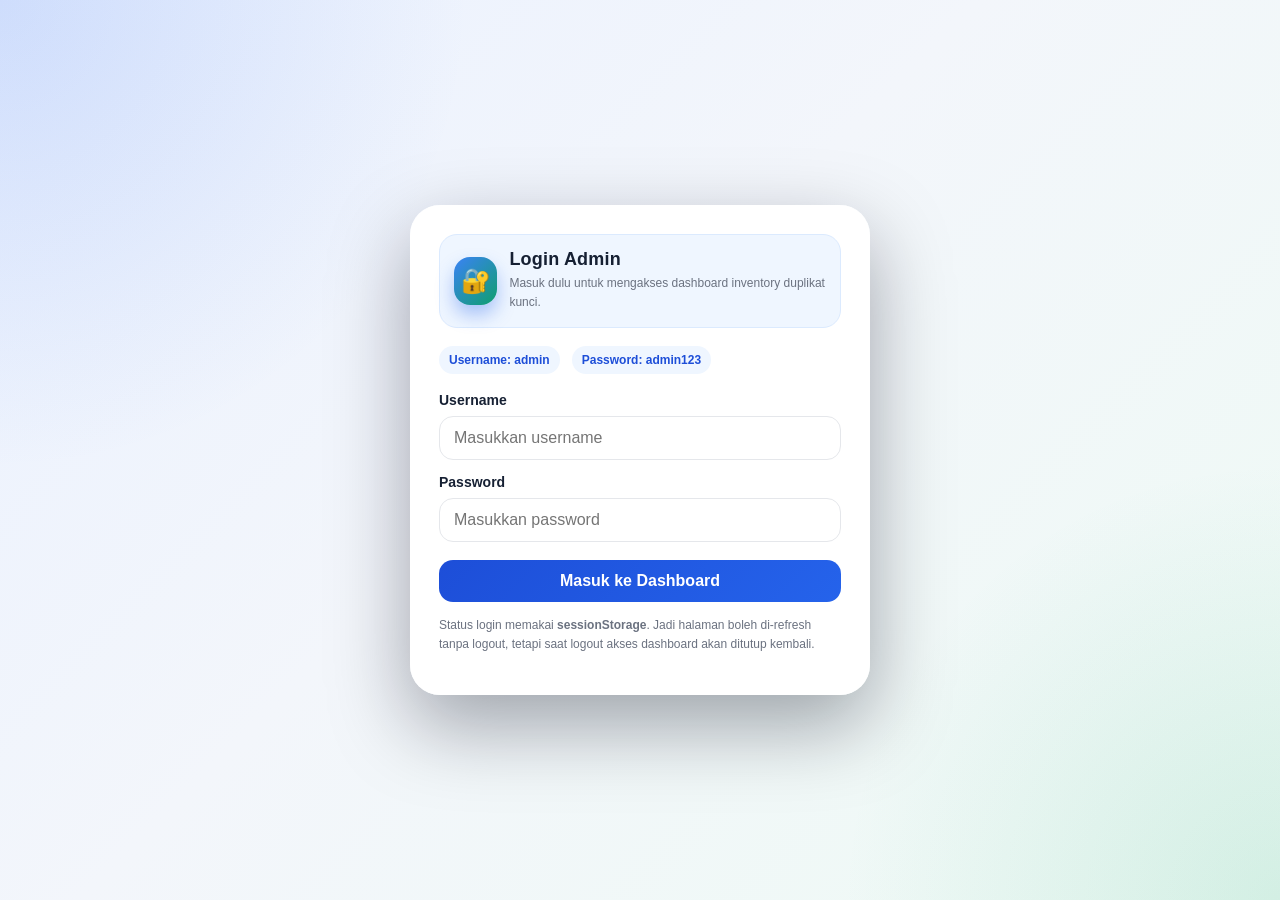
==== login.html @ 9f5f4c31 "Duplicate Key" ====
<!DOCTYPE html>
<html lang="id">
<head>
  <meta charset="UTF-8" />
  <meta name="viewport" content="width=device-width, initial-scale=1.0" />
  <title>Login Admin • KeyDup Inventory Pro</title>
  <link rel="stylesheet" href="styles.css" />
</head>
<body class="login-page">
  <main class="login-page-wrap">
    <div class="login-card">
      <div class="brand login-brand">
        <div class="brand-mark">🔐</div>
        <div>
          <h1>Login Admin</h1>
          <p>Masuk dulu untuk mengakses dashboard inventory duplikat kunci.</p>
        </div>
      </div>

      <div class="login-meta">
        <span class="pill">Username: admin</span>
        <span class="pill">Password: admin123</span>
      </div>

      <form id="loginForm">
        <div class="field">
          <label for="loginUsername">Username</label>
          <input class="input" id="loginUsername" autocomplete="username" placeholder="Masukkan username" required />
        </div>
        <div class="field" style="margin-top:14px">
          <label for="loginPassword">Password</label>
          <input class="input" id="loginPassword" type="password" autocomplete="current-password" placeholder="Masukkan password" required />
        </div>
        <button class="btn primary full" type="submit" style="margin-top:18px">Masuk ke Dashboard</button>
      </form>

      <p class="small login-note">
        Status login memakai <strong>sessionStorage</strong>. Jadi halaman boleh di-refresh tanpa logout, tetapi saat logout akses dashboard akan ditutup kembali.
      </p>
    </div>
  </main>

  <div class="toast-wrap" id="toastWrap"></div>
  <script src="auth.js"></script>
</body>
</html>
---- styles.css ----
:root{
      --bg:#f3f6fb;
      --surface:#ffffff;
      --surface-2:#f8fafc;
      --surface-3:#eef2ff;
      --text:#162033;
      --muted:#6b7280;
      --line:#e5e7eb;
      --primary:#1d4ed8;
      --primary-2:#2563eb;
      --primary-soft:#dbeafe;
      --success:#0f9f6e;
      --success-soft:#dcfce7;
      --danger:#dc2626;
      --danger-soft:#fee2e2;
      --warning:#d97706;
      --warning-soft:#ffedd5;
      --shadow:0 12px 30px rgba(15,23,42,.08);
      --radius:20px;
      --radius-sm:14px;
      --sidebar:280px;
    }
    *{box-sizing:border-box}
    html,body{height:100%}
    body{
      margin:0;
      font-family:Inter,Segoe UI,Roboto,Helvetica,Arial,sans-serif;
      color:var(--text);
      background:
        radial-gradient(circle at top left, rgba(37,99,235,.09), transparent 28%),
        radial-gradient(circle at bottom right, rgba(15,159,110,.08), transparent 26%),
        var(--bg);
    }
    button,input,select,textarea{font:inherit}
    a{text-decoration:none;color:inherit}
    .hidden{display:none !important}
    .app-shell{
      min-height:100vh;
      display:grid;
      grid-template-columns:var(--sidebar) 1fr;
    }
    .sidebar{
      position:sticky;
      top:0;
      height:100vh;
      padding:20px 16px;
      background:linear-gradient(180deg,#0f172a 0%, #14213d 100%);
      color:#fff;
      z-index:30;
      display:flex;
      flex-direction:column;
      gap:18px;
      box-shadow:20px 0 50px rgba(2,6,23,.15);
    }
    .brand{
      display:flex;
      align-items:center;
      gap:12px;
      padding:14px;
      border-radius:18px;
      background:rgba(255,255,255,.08);
      border:1px solid rgba(255,255,255,.08);
    }
    .brand-mark{
      width:48px;height:48px;border-radius:16px;
      display:grid;place-items:center;
      background:linear-gradient(135deg,#3b82f6,#0f9f6e);
      font-size:24px;
      box-shadow:0 10px 18px rgba(37,99,235,.35);
    }
    .brand h1{font-size:18px;margin:0;font-weight:800;letter-spacing:.2px}
    .brand p{margin:4px 0 0;color:rgba(255,255,255,.72);font-size:12px}
    .nav{
      display:flex;flex-direction:column;gap:8px;
      padding:6px 0;
    }
    .nav-btn{
      width:100%;
      border:none;
      background:transparent;
      color:rgba(255,255,255,.84);
      padding:14px 16px;
      border-radius:16px;
      display:flex;
      align-items:center;
      gap:12px;
      font-weight:700;
      text-align:left;
      cursor:pointer;
      transition:.2s ease;
    }
    .nav-btn:hover{background:rgba(255,255,255,.09);color:#fff}
    .nav-btn.active{
      background:linear-gradient(135deg, rgba(59,130,246,.28), rgba(15,159,110,.22));
      color:#fff;
      box-shadow:inset 0 0 0 1px rgba(255,255,255,.08);
    }
    .nav-icon{
      width:34px;height:34px;display:grid;place-items:center;
      border-radius:12px;background:rgba(255,255,255,.08);flex:none;font-size:16px
    }
    .sidebar-footer{
      margin-top:auto;
      padding:14px;
      border-radius:18px;
      background:rgba(255,255,255,.08);
      border:1px solid rgba(255,255,255,.08);
      font-size:13px;
      color:rgba(255,255,255,.74);
      line-height:1.55;
    }
    .main{
      min-width:0;
      display:flex;
      flex-direction:column;
    }
    .topbar{
      position:sticky;
      top:0;
      z-index:20;
      display:flex;
      align-items:center;
      justify-content:space-between;
      gap:14px;
      padding:16px 24px;
      background:rgba(243,246,251,.8);
      backdrop-filter:blur(14px);
      border-bottom:1px solid rgba(229,231,235,.75);
    }
    .topbar-left{display:flex;align-items:center;gap:14px;min-width:0}
    .topbar-right{display:flex;align-items:center;gap:10px;flex-wrap:wrap;justify-content:flex-end}
    .menu-btn{
      width:44px;height:44px;border:none;border-radius:14px;background:var(--surface);
      box-shadow:var(--shadow);cursor:pointer;display:none;font-size:18px
    }
    .page-title h2{margin:0;font-size:26px;line-height:1.1}
    .page-title p{margin:4px 0 0;color:var(--muted);font-size:14px}
    .content{padding:24px}
    .section{display:none;animation:fade .22s ease}
    .section.active{display:block}
    @keyframes fade{from{opacity:0;transform:translateY(6px)}to{opacity:1;transform:translateY(0)}}
    .hero-banner{
      padding:24px;
      border-radius:28px;
      background:
        linear-gradient(135deg, rgba(29,78,216,.95), rgba(15,159,110,.92)),
        linear-gradient(135deg,#1d4ed8,#0f9f6e);
      color:#fff;
      box-shadow:var(--shadow);
      display:grid;
      grid-template-columns:1.4fr .9fr;
      gap:16px;
      align-items:center;
      overflow:hidden;
      position:relative;
    }
    .hero-banner:before,
    .hero-banner:after{
      content:"";
      position:absolute;
      border-radius:50%;
      background:rgba(255,255,255,.1);
      filter:blur(4px);
    }
    .hero-banner:before{width:220px;height:220px;right:-60px;top:-80px}
    .hero-banner:after{width:160px;height:160px;left:45%;bottom:-70px}
    .hero-banner h3{margin:0;font-size:30px;line-height:1.15}
    .hero-banner p{margin:12px 0 0;color:rgba(255,255,255,.86);max-width:760px;line-height:1.6}
    .hero-actions{margin-top:18px;display:flex;gap:12px;flex-wrap:wrap}
    .hero-panel{
      background:rgba(255,255,255,.12);
      border:1px solid rgba(255,255,255,.16);
      border-radius:24px;
      padding:18px;
      position:relative;
      z-index:1;
    }
    .hero-metrics{display:grid;grid-template-columns:repeat(2,1fr);gap:14px}
    .metric-box{
      background:rgba(255,255,255,.14);
      border:1px solid rgba(255,255,255,.14);
      border-radius:18px;
      padding:14px;
    }
    .metric-box .label{font-size:12px;color:rgba(255,255,255,.76)}
    .metric-box .value{margin-top:6px;font-size:24px;font-weight:800}
    .grid{display:grid;gap:18px}
    .stats-grid{grid-template-columns:repeat(4,minmax(0,1fr));margin-top:20px}
    .summary-grid{grid-template-columns:repeat(4,minmax(0,1fr));margin-bottom:18px}
    .card{
      background:var(--surface);
      border:1px solid rgba(229,231,235,.9);
      border-radius:var(--radius);
      box-shadow:var(--shadow);
      padding:20px;
      min-width:0;
    }
    .stat-card{
      position:relative;
      overflow:hidden;
      isolation:isolate;
    }
    .stat-card:before{
      content:"";
      position:absolute;
      inset:auto -20px -20px auto;
      width:120px;height:120px;
      border-radius:50%;
      background:linear-gradient(135deg, rgba(37,99,235,.12), rgba(15,159,110,.12));
      z-index:-1;
    }
    .stat-head{display:flex;justify-content:space-between;gap:16px;align-items:flex-start}
    .stat-title{font-size:14px;color:var(--muted);font-weight:700}
    .stat-value{margin-top:14px;font-size:30px;font-weight:800;letter-spacing:-.02em}
    .badge{
      display:inline-flex;align-items:center;justify-content:center;
      padding:6px 10px;border-radius:999px;font-size:12px;font-weight:800;gap:6px
    }
    .badge.success{background:var(--success-soft);color:var(--success)}
    .badge.warning{background:var(--warning-soft);color:var(--warning)}
    .badge.danger{background:var(--danger-soft);color:var(--danger)}
    .badge.info{background:var(--primary-soft);color:var(--primary)}
    .card-header{
      display:flex;justify-content:space-between;gap:16px;align-items:center;margin-bottom:16px;flex-wrap:wrap
    }
    .card-title h3,.card-title h4{margin:0;font-size:20px}
    .card-title p{margin:6px 0 0;color:var(--muted);font-size:14px}
    .toolbar{display:flex;gap:10px;flex-wrap:wrap}
    .btn{
      border:none;
      border-radius:14px;
      padding:12px 14px;
      font-weight:800;
      cursor:pointer;
      transition:.2s ease;
      display:inline-flex;align-items:center;justify-content:center;gap:8px;
      text-decoration:none;
    }
    .btn:hover{transform:translateY(-1px)}
    .btn.primary{background:linear-gradient(135deg,var(--primary),var(--primary-2));color:#fff}
    .btn.secondary{background:var(--surface-2);color:var(--text);border:1px solid var(--line)}
    .btn.success{background:linear-gradient(135deg,#16a34a,#0f9f6e);color:#fff}
    .btn.danger{background:linear-gradient(135deg,#ef4444,#dc2626);color:#fff}
    .btn.warning{background:linear-gradient(135deg,#f59e0b,#d97706);color:#fff}
    .btn.ghost{background:transparent;color:var(--text);border:1px solid var(--line)}
    .btn.small{padding:9px 12px;border-radius:12px;font-size:13px}
    .btn.full{width:100%}
    .two-col{display:grid;grid-template-columns:1fr 1.3fr;gap:18px}
    .three-col{display:grid;grid-template-columns:repeat(3,minmax(0,1fr));gap:18px}
    .form-grid{display:grid;grid-template-columns:repeat(2,minmax(0,1fr));gap:14px}
    .form-grid.three{grid-template-columns:repeat(3,minmax(0,1fr))}
    .form-grid.four{grid-template-columns:repeat(4,minmax(0,1fr))}
    .field{display:flex;flex-direction:column;gap:8px}
    .field label{font-weight:800;font-size:14px}
    .field .hint{font-size:12px;color:var(--muted)}
    .input, .select, .textarea{
      width:100%;
      border:1px solid var(--line);
      background:#fff;
      border-radius:14px;
      padding:12px 14px;
      color:var(--text);
      outline:none;
      transition:.2s ease;
    }
    .textarea{min-height:100px;resize:vertical}
    .input:focus,.select:focus,.textarea:focus{
      border-color:rgba(37,99,235,.45);
      box-shadow:0 0 0 4px rgba(37,99,235,.12);
    }
    .form-actions{display:flex;gap:12px;flex-wrap:wrap;margin-top:12px}
    .table-wrap{
      overflow:auto;
      border:1px solid var(--line);
      border-radius:18px;
      background:#fff;
    }
    table{
      width:100%;
      border-collapse:collapse;
      min-width:760px;
    }
    th,td{
      padding:14px 12px;
      border-bottom:1px solid #eef2f7;
      text-align:left;
      vertical-align:top;
      font-size:14px;
    }
    th{
      background:#f8fafc;
      color:#475569;
      font-size:12px;
      text-transform:uppercase;
      letter-spacing:.08em;
      position:sticky;
      top:0;
      z-index:1;
    }
    tbody tr:hover{background:#fbfdff}
    .empty-state{
      text-align:center;
      color:var(--muted);
      padding:32px 20px;
    }
    .muted{color:var(--muted)}
    .pill{
      display:inline-flex;align-items:center;gap:6px;
      padding:7px 10px;border-radius:999px;font-size:12px;font-weight:800;
      background:var(--surface-3);color:var(--primary)
    }
    .small{font-size:12px}
    .stack{display:flex;flex-direction:column;gap:6px}
    .list-plain{display:flex;flex-direction:column;gap:12px}
    .list-row{
      display:flex;align-items:flex-start;justify-content:space-between;
      gap:14px;padding:12px 14px;border:1px solid var(--line);border-radius:16px;background:#fff
    }
    .kpi-note{margin-top:10px;color:var(--muted);font-size:13px}
    .section-gap{margin-top:18px}
    .search-panel{
      display:grid;grid-template-columns:2fr 1fr 1fr;gap:12px;margin-bottom:14px
    }
    .section-headline{
      display:flex;justify-content:space-between;gap:16px;align-items:center;flex-wrap:wrap;margin-bottom:18px
    }
    .login-overlay{
      position:fixed;inset:0;z-index:100;
      background:linear-gradient(135deg, rgba(15,23,42,.9), rgba(29,78,216,.72));
      display:flex;align-items:center;justify-content:center;padding:20px;
    }
    .login-card{
      width:min(460px,100%);
      background:rgba(255,255,255,.98);
      border:1px solid rgba(255,255,255,.25);
      border-radius:30px;
      box-shadow:0 30px 80px rgba(2,6,23,.35);
      padding:28px;
    }
    .login-card h2{margin:0;font-size:32px}
    .login-card p{color:var(--muted);line-height:1.6}
    .login-meta{
      display:flex;gap:12px;flex-wrap:wrap;margin:18px 0;
    }
    .login-meta .pill{background:#eff6ff}
    .backdrop{
      position:fixed;inset:0;background:rgba(2,6,23,.45);z-index:25;
      opacity:0;pointer-events:none;transition:.2s ease
    }
    .backdrop.show{opacity:1;pointer-events:auto}
    .toast-wrap{
      position:fixed;right:18px;bottom:18px;z-index:120;
      display:flex;flex-direction:column;gap:12px;max-width:min(380px,calc(100vw - 32px));
    }
    .toast{
      background:#fff;border:1px solid var(--line);box-shadow:var(--shadow);
      border-left:5px solid var(--primary);
      border-radius:16px;padding:14px 14px 14px 16px;
      animation:slideIn .22s ease;
    }
    .toast.success{border-left-color:var(--success)}
    .toast.error{border-left-color:var(--danger)}
    .toast.warning{border-left-color:var(--warning)}
    @keyframes slideIn{from{opacity:0;transform:translateX(24px)}to{opacity:1;transform:translateX(0)}}
    .split-actions{display:flex;flex-wrap:wrap;gap:10px}
    .actions-cell{display:flex;gap:8px;flex-wrap:wrap}
    .subtext{display:block;color:var(--muted);font-size:12px;margin-top:4px}
    .no-print{display:inline-flex}
    @media (max-width:1200px){
      .stats-grid,.summary-grid{grid-template-columns:repeat(2,minmax(0,1fr))}
      .two-col,.three-col{grid-template-columns:1fr}
      .hero-banner{grid-template-columns:1fr}
    }
    @media (max-width:900px){
      .app-shell{grid-template-columns:1fr}
      .sidebar{
        position:fixed;
        left:0;top:0;bottom:0;
        transform:translateX(-100%);
        transition:.25s ease;
        width:min(86vw,320px);
      }
      .sidebar.show{transform:translateX(0)}
      .menu-btn{display:grid;place-items:center}
      .content{padding:18px}
      .topbar{padding:14px 18px}
      .form-grid,.form-grid.three,.form-grid.four,.search-panel{grid-template-columns:1fr}
    }
    @media (max-width:640px){
      .stats-grid,.summary-grid{grid-template-columns:1fr}
      .page-title h2{font-size:22px}
      .hero-banner h3{font-size:24px}
      .topbar-right{width:100%;justify-content:flex-start}
      .toolbar,.form-actions,.split-actions{width:100%}
      .btn{flex:1 1 auto}
      .login-card{padding:24px}
    }
    @media print{
      .no-print,.sidebar,.topbar,.login-overlay,.toast-wrap,.backdrop{display:none !important}
      .app-shell{display:block}
      .section{display:block !important}
      body{background:#fff}
      .content{padding:0}
      .card{box-shadow:none;border:1px solid #ddd}
    }

.login-page{
  min-height:100vh;
}
.login-page-wrap{
  min-height:100vh;
  display:flex;
  align-items:center;
  justify-content:center;
  padding:24px;
  background:
    radial-gradient(circle at top left, rgba(37,99,235,.14), transparent 30%),
    radial-gradient(circle at bottom right, rgba(15,159,110,.12), transparent 28%),
    linear-gradient(135deg, #eaf1ff 0%, #f3f6fb 45%, #eefaf4 100%);
}
.login-page .login-card{
  width:min(460px,100%);
}
.login-brand{
  background:#eff6ff !important;
  color:var(--text) !important;
  border-color:#dbeafe !important;
}
.login-brand h1{
  margin:0;
  color:var(--text);
}
.login-brand p{
  margin:4px 0 0;
  color:var(--muted);
}
.login-note{
  margin-top:14px;
}


.form-actions{
  display:flex;
  gap:10px;
  flex-wrap:wrap;
}
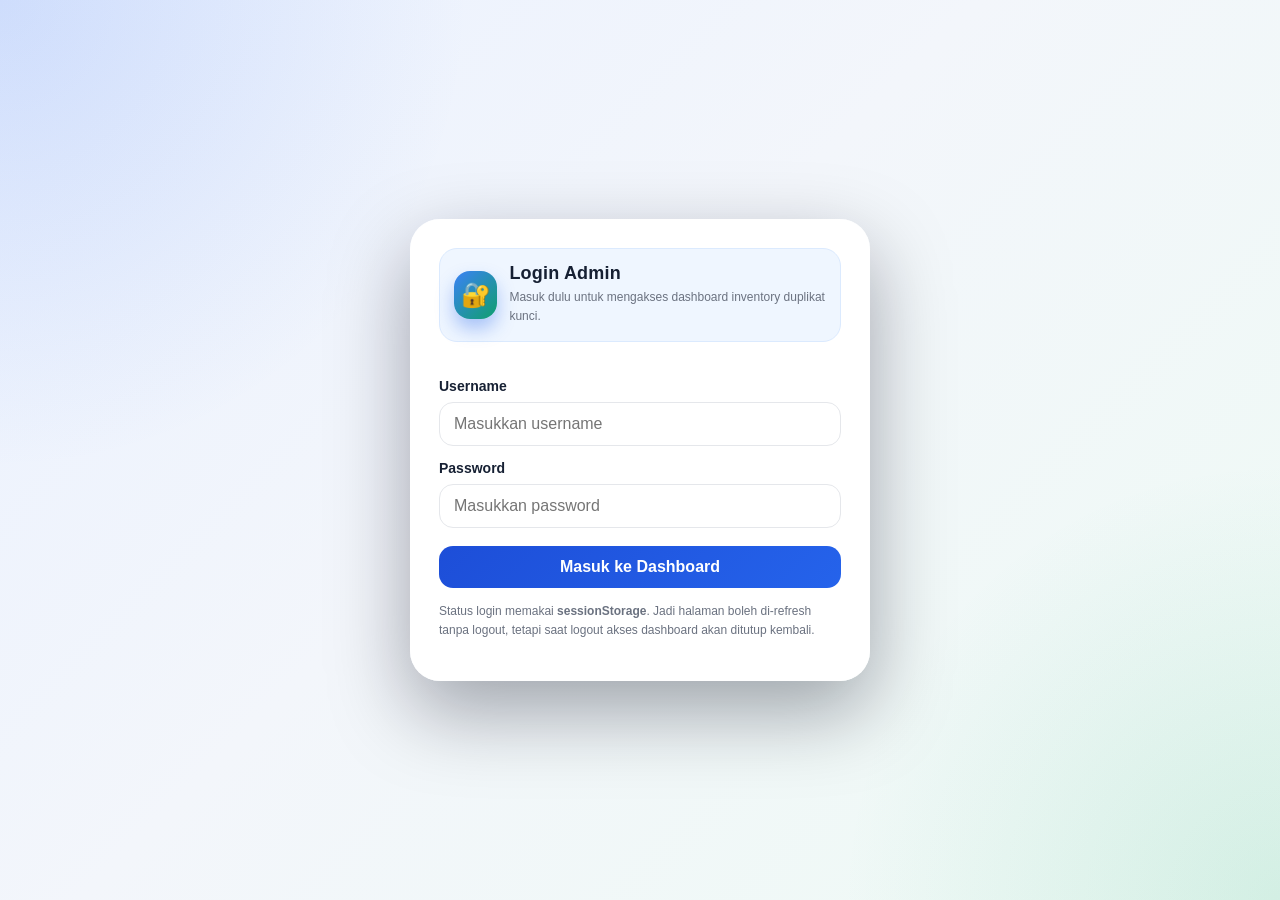
==== commit f6a7483a: "Update login.html" ====
--- a/login.html
+++ b/login.html
@@ -18,8 +18,8 @@
       </div>
 
       <div class="login-meta">
-        <span class="pill">Username: admin</span>
-        <span class="pill">Password: admin123</span>
+        <!-- <span class="pill">Username: admin</span>
+        <span class="pill">Password: admin123</span> -->
       </div>
 
       <form id="loginForm">
